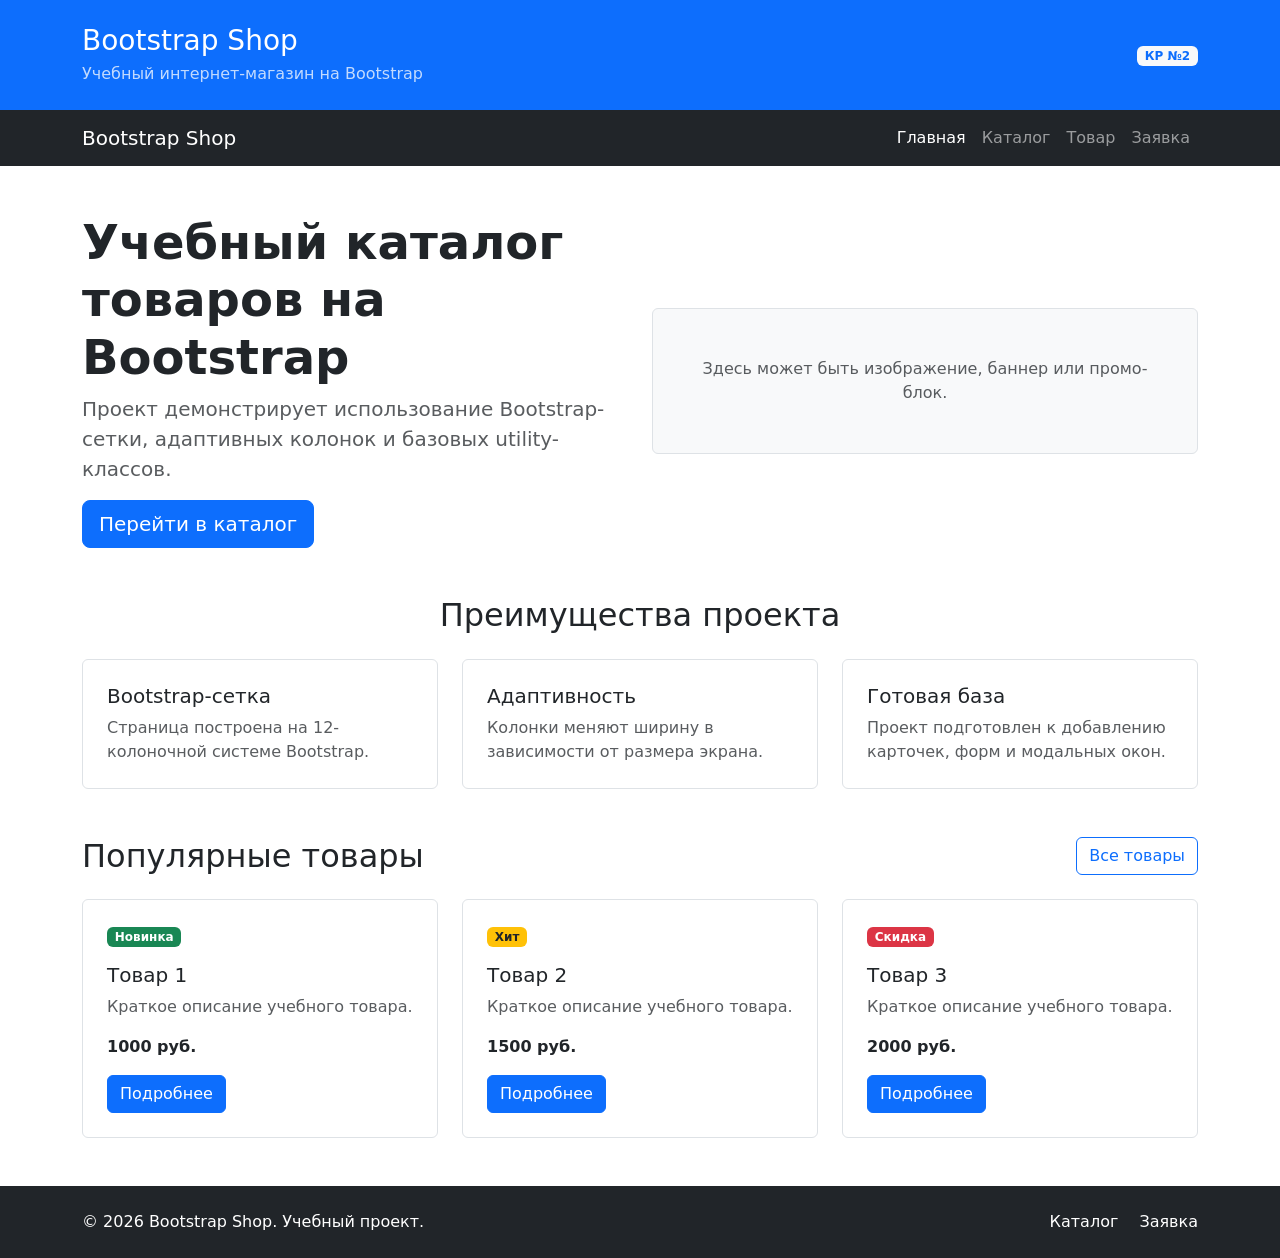
==== index.html @ 84739ce8 "feat: create Bootstrap grid homepage" ====
<!DOCTYPE html>
<html lang="ru">

<head>
    <meta charset="UTF-8">
    <meta name="viewport" content="width=device-width, initial-scale=1.0">
    <title>Главная — Bootstrap Shop</title>

    <link href="https://cdn.jsdelivr.net/npm/bootstrap@5.3.3/dist/css/bootstrap.min.css" rel="stylesheet">
    <link rel="stylesheet" href="css/custom.css">
</head>

<body>
    <script src="https://cdn.jsdelivr.net/npm/bootstrap@5.3.3/dist/js/bootstrap.bundle.min.js">
    </script>
    <header class="bg-primary text-white py-4">
        <div class="container">
            <div class="row align-items-center">
                <div class="col-12 col-md-8">
                    <h1 class="h3 mb-1">Bootstrap Shop</h1>
                    <p class="mb-0 opacity-75">
                        Учебный интернет-магазин на Bootstrap
                    </p>
                </div>

                <div class="col-12 col-md-4 text-md-end mt-3 mt-md-0">
                    <span class="badge bg-light text-primary">
                        КР №2
                    </span>
                </div>
            </div>
        </div>
    </header>
    <nav class="navbar navbar-expand-lg navbar-dark bg-dark">
        <div class="container">
            <a class="navbar-brand" href="index.html">Bootstrap Shop</a>

            <button class="navbar-toggler" type="button" data-bs-toggle="collapse" data-bs-target="#mainNavbar"
                aria-controls="mainNavbar" aria-expanded="false" aria-label="Переключить навигацию">
                <span class="navbar-toggler-icon"></span>
            </button>

            <div class="collapse navbar-collapse" id="mainNavbar">
                <ul class="navbar-nav ms-auto">
                    <li class="nav-item">
                        <a class="nav-link active" aria-current="page" href="index.html">
                            Главная
                        </a>
                    </li>
                    <li class="nav-item">
                        <a class="nav-link" href="catalog.html">Каталог</a>
                    </li>
                    <li class="nav-item">
                        <a class="nav-link" href="product.html">Товар</a>
                    </li>
                    <li class="nav-item">
                        <a class="nav-link" href="order.html">Заявка</a>
                    </li>
                </ul>
            </div>
        </div>
    </nav>
    <main>
        <section class="container my-5">
            <div class="row align-items-center g-4">
                <div class="col-12 col-lg-6">
                    <h2 class="display-5 fw-bold">
                        Учебный каталог товаров на Bootstrap
                    </h2>
                    <p class="lead text-muted">
                        Проект демонстрирует использование Bootstrap-сетки,
                        адаптивных колонок и базовых utility-классов.
                    </p>
                    <a class="btn btn-primary btn-lg" href="catalog.html">
                        Перейти в каталог
                    </a>
                </div>

                <div class="col-12 col-lg-6">
                    <div class="p-5 bg-light border rounded text-center">
                        <p class="mb-0 text-muted">
                            Здесь может быть изображение, баннер или промо-блок.
                        </p>
                    </div>
                </div>
            </div>
        </section>
        <section class="container my-5">
            <h2 class="text-center mb-4">Преимущества проекта</h2>

            <div class="row g-4">
                <div class="col-12 col-md-4">
                    <div class="p-4 border rounded h-100 bg-white">
                        <h3 class="h5">Bootstrap-сетка</h3>
                        <p class="mb-0 text-muted">
                            Страница построена на 12-колоночной системе Bootstrap.
                        </p>
                    </div>
                </div>

                <div class="col-12 col-md-4">
                    <div class="p-4 border rounded h-100 bg-white">
                        <h3 class="h5">Адаптивность</h3>
                        <p class="mb-0 text-muted">
                            Колонки меняют ширину в зависимости от размера экрана.
                        </p>
                    </div>
                </div>

                <div class="col-12 col-md-4">
                    <div class="p-4 border rounded h-100 bg-white">
                        <h3 class="h5">Готовая база</h3>
                        <p class="mb-0 text-muted">
                            Проект подготовлен к добавлению карточек, форм и модальных окон.
                        </p>
                    </div>
                </div>
            </div>
        </section>

        <section class="container my-5">
            <div class="d-flex justify-content-between align-items-center mb-4">
                <h2 class="mb-0">Популярные товары</h2>
                <a class="btn btn-outline-primary" href="catalog.html">
                    Все товары
                </a>
            </div>

            <div class="row g-4">
                <div class="col-12 col-md-6 col-lg-4">
                    <div class="border rounded h-100 p-4">
                        <span class="badge bg-success mb-3">Новинка</span>
                        <h3 class="h5">Товар 1</h3>
                        <p class="text-muted">
                            Краткое описание учебного товара.
                        </p>
                        <p class="fw-bold mb-3">1000 руб.</p>
                        <a class="btn btn-primary" href="product.html">
                            Подробнее
                        </a>
                    </div>
                </div>

                <div class="col-12 col-md-6 col-lg-4">
                    <div class="border rounded h-100 p-4">
                        <span class="badge bg-warning text-dark mb-3">Хит</span>
                        <h3 class="h5">Товар 2</h3>
                        <p class="text-muted">
                            Краткое описание учебного товара.
                        </p>
                        <p class="fw-bold mb-3">1500 руб.</p>
                        <a class="btn btn-primary" href="product.html">
                            Подробнее
                        </a>
                    </div>
                </div>

                <div class="col-12 col-md-6 col-lg-4">
                    <div class="border rounded h-100 p-4">
                        <span class="badge bg-danger mb-3">Скидка</span>
                        <h3 class="h5">Товар 3</h3>
                        <p class="text-muted">
                            Краткое описание учебного товара.
                        </p>
                        <p class="fw-bold mb-3">2000 руб.</p>
                        <a class="btn btn-primary" href="product.html">
                            Подробнее
                        </a>
                    </div>
                </div>
            </div>
        </section>

    </main>

    <footer class="bg-dark text-white py-4 mt-5">
        <div class="container">
            <div class="row align-items-center g-3">
                <div class="col-12 col-md-6">
                    <p class="mb-0">
                        &copy; 2026 Bootstrap Shop. Учебный проект.
                    </p>
                </div>

                <div class="col-12 col-md-6 text-md-end">
                    <a class="text-white text-decoration-none me-3" href="catalog.html">
                        Каталог
                    </a>
                    <a class="text-white text-decoration-none" href="order.html">
                        Заявка
                    </a>
                </div>
            </div>
        </div>
    </footer>

</body>

</html>
---- css/custom.css ----
body {
  min-height: 100vh;
}

.placeholder-box {
  min-height: 240px;
}
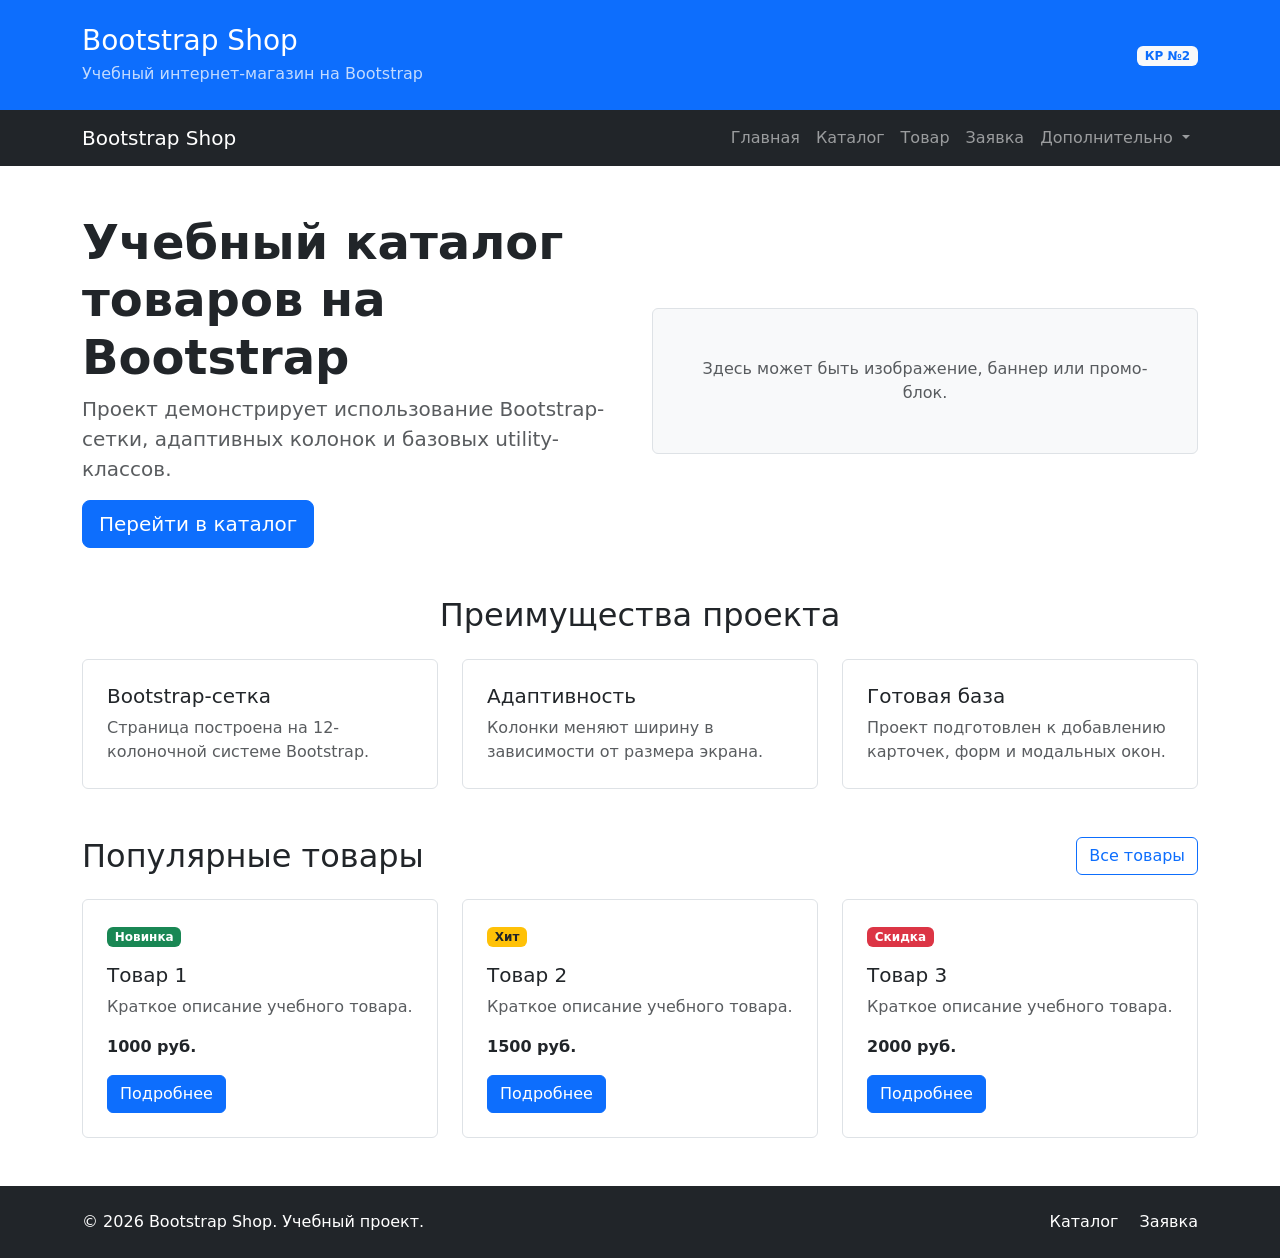
==== commit 72def23a: "feat: add Bootstrap components pages" ====
--- a/index.html
+++ b/index.html
@@ -43,23 +43,37 @@
             <div class="collapse navbar-collapse" id="mainNavbar">
                 <ul class="navbar-nav ms-auto">
                     <li class="nav-item">
-                        <a class="nav-link active" aria-current="page" href="index.html">
-                            Главная
-                        </a>
-                    </li>
+                        <a class="nav-link" href="index.html">Главная</a>
+                    </li>
+
                     <li class="nav-item">
                         <a class="nav-link" href="catalog.html">Каталог</a>
                     </li>
+
                     <li class="nav-item">
                         <a class="nav-link" href="product.html">Товар</a>
                     </li>
+
                     <li class="nav-item">
                         <a class="nav-link" href="order.html">Заявка</a>
+                    </li>
+
+                    <li class="nav-item dropdown">
+                        <a class="nav-link dropdown-toggle" href="#" role="button" data-bs-toggle="dropdown"
+                            aria-expanded="false">
+                            Дополнительно
+                        </a>
+                        <ul class="dropdown-menu">
+                            <li><a class="dropdown-item" href="catalog.html">Все товары</a></li>
+                            <li><a class="dropdown-item" href="order.html">Оформить заявку</a></li>
+                            <li><a class="dropdown-item" href="index.html#popular">Популярное</a></li>
+                        </ul>
                     </li>
                 </ul>
             </div>
         </div>
     </nav>
+
     <main>
         <section class="container my-5">
             <div class="row align-items-center g-4">
--- a/css/custom.css
+++ b/css/custom.css
@@ -4,4 +4,13 @@
 
 .placeholder-box {
   min-height: 240px;
+}
+
+.placeholder-image {
+  min-height: 320px;
+}
+
+.card-img-top {
+  height: 180px;
+  object-fit: cover;
 }
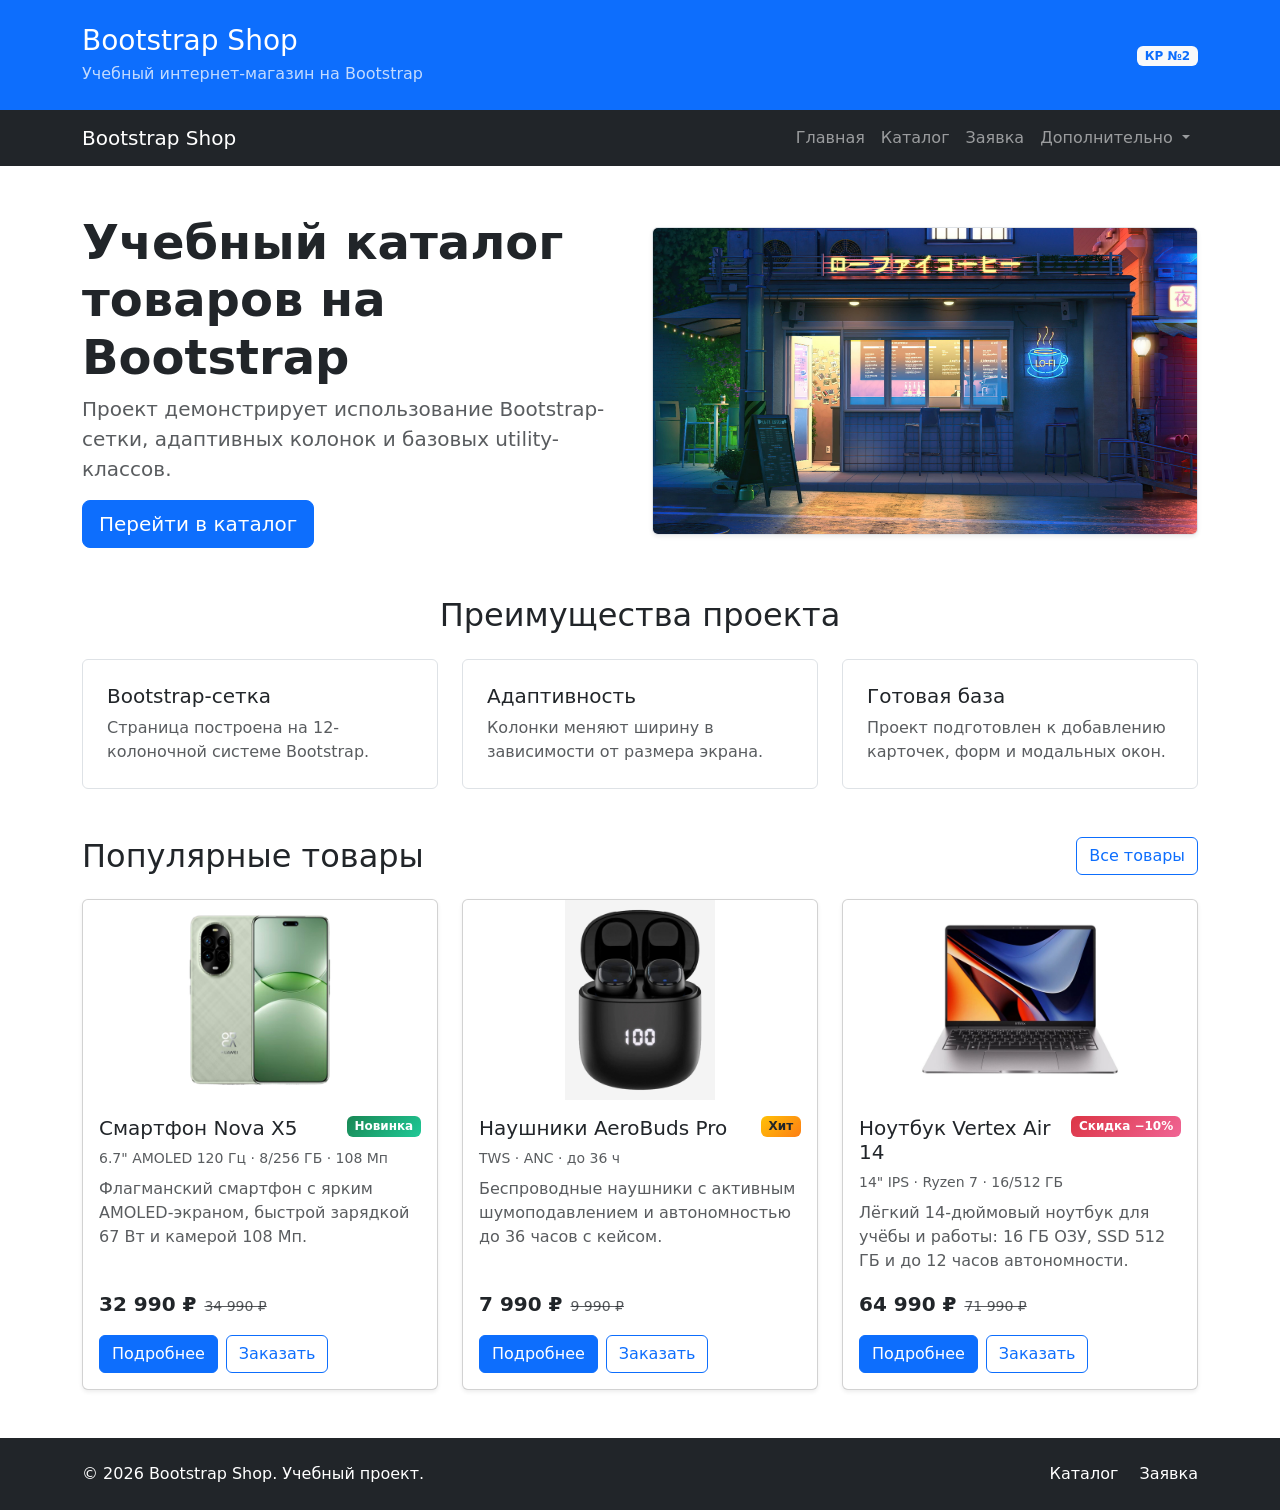
==== commit 9eafbbb0: "feat: revision of the control work" ====
--- a/index.html
+++ b/index.html
@@ -10,7 +10,7 @@
     <link rel="stylesheet" href="css/custom.css">
 </head>
 
-<body>
+<body class="d-flex flex-column min-vh-100">
     <script src="https://cdn.jsdelivr.net/npm/bootstrap@5.3.3/dist/js/bootstrap.bundle.min.js">
     </script>
     <header class="bg-primary text-white py-4">
@@ -48,10 +48,6 @@
 
                     <li class="nav-item">
                         <a class="nav-link" href="catalog.html">Каталог</a>
-                    </li>
-
-                    <li class="nav-item">
-                        <a class="nav-link" href="product.html">Товар</a>
                     </li>
 
                     <li class="nav-item">
@@ -91,10 +87,8 @@
                 </div>
 
                 <div class="col-12 col-lg-6">
-                    <div class="p-5 bg-light border rounded text-center">
-                        <p class="mb-0 text-muted">
-                            Здесь может быть изображение, баннер или промо-блок.
-                        </p>
+                    <div class="ratio ratio-16x9 bg-light border rounded overflow-hidden shadow-sm">
+                        <img class="preview__image" src="images/preview.jpg" alt="Превью">
                     </div>
                 </div>
             </div>
@@ -132,7 +126,7 @@
             </div>
         </section>
 
-        <section class="container my-5">
+        <section class="container my-5" id="popular">
             <div class="d-flex justify-content-between align-items-center mb-4">
                 <h2 class="mb-0">Популярные товары</h2>
                 <a class="btn btn-outline-primary" href="catalog.html">
@@ -142,44 +136,75 @@
 
             <div class="row g-4">
                 <div class="col-12 col-md-6 col-lg-4">
-                    <div class="border rounded h-100 p-4">
-                        <span class="badge bg-success mb-3">Новинка</span>
-                        <h3 class="h5">Товар 1</h3>
-                        <p class="text-muted">
-                            Краткое описание учебного товара.
-                        </p>
-                        <p class="fw-bold mb-3">1000 руб.</p>
-                        <a class="btn btn-primary" href="product.html">
-                            Подробнее
-                        </a>
+                    <div class="card h-100 shadow-sm">
+                        <img src="images/phone.jpg" class="card-img-top" alt="Смартфон Nova X5">
+                        <div class="card-body d-flex flex-column">
+                            <div class="d-flex justify-content-between align-items-start mb-2">
+                                <h3 class="card-title h5 mb-0">Смартфон Nova X5</h3>
+                                <span class="badge bg-success">Новинка</span>
+                            </div>
+                            <p class="text-muted small mb-2">6.7" AMOLED 120 Гц · 8/256 ГБ · 108 Мп</p>
+                            <p class="card-text text-muted">
+                                Флагманский смартфон с ярким AMOLED-экраном, быстрой зарядкой 67 Вт и камерой 108 Мп.
+                            </p>
+                            <div class="d-flex align-items-baseline gap-2 mt-auto mb-3">
+                                <span class="fs-5 fw-bold">32 990 ₽</span>
+                                <small class="text-muted text-decoration-line-through">34 990 ₽</small>
+                            </div>
+                            <div class="d-flex gap-2">
+                                <a class="btn btn-primary" href="product-1.html">Подробнее</a>
+                                <a class="btn btn-outline-primary" href="order.html">Заказать</a>
+                            </div>
+                        </div>
                     </div>
                 </div>
 
                 <div class="col-12 col-md-6 col-lg-4">
-                    <div class="border rounded h-100 p-4">
-                        <span class="badge bg-warning text-dark mb-3">Хит</span>
-                        <h3 class="h5">Товар 2</h3>
-                        <p class="text-muted">
-                            Краткое описание учебного товара.
-                        </p>
-                        <p class="fw-bold mb-3">1500 руб.</p>
-                        <a class="btn btn-primary" href="product.html">
-                            Подробнее
-                        </a>
+                    <div class="card h-100 shadow-sm">
+                        <img src="images/headphones.jpg" class="card-img-top" alt="Наушники AeroBuds Pro">
+                        <div class="card-body d-flex flex-column">
+                            <div class="d-flex justify-content-between align-items-start mb-2">
+                                <h3 class="card-title h5 mb-0">Наушники AeroBuds Pro</h3>
+                                <span class="badge bg-warning text-dark">Хит</span>
+                            </div>
+                            <p class="text-muted small mb-2">TWS · ANC · до 36 ч</p>
+                            <p class="card-text text-muted">
+                                Беспроводные наушники с активным шумоподавлением и автономностью до 36 часов с кейсом.
+                            </p>
+                            <div class="d-flex align-items-baseline gap-2 mt-auto mb-3">
+                                <span class="fs-5 fw-bold">7 990 ₽</span>
+                                <small class="text-muted text-decoration-line-through">9 990 ₽</small>
+                            </div>
+                            <div class="d-flex gap-2">
+                                <a class="btn btn-primary" href="product-2.html">Подробнее</a>
+                                <a class="btn btn-outline-primary" href="order.html">Заказать</a>
+                            </div>
+                        </div>
                     </div>
                 </div>
 
                 <div class="col-12 col-md-6 col-lg-4">
-                    <div class="border rounded h-100 p-4">
-                        <span class="badge bg-danger mb-3">Скидка</span>
-                        <h3 class="h5">Товар 3</h3>
-                        <p class="text-muted">
-                            Краткое описание учебного товара.
-                        </p>
-                        <p class="fw-bold mb-3">2000 руб.</p>
-                        <a class="btn btn-primary" href="product.html">
-                            Подробнее
-                        </a>
+                    <div class="card h-100 shadow-sm">
+                        <img src="images/laptop.jpeg" class="card-img-top" alt="Ноутбук Vertex Air 14">
+                        <div class="card-body d-flex flex-column">
+                            <div class="d-flex justify-content-between align-items-start mb-2">
+                                <h3 class="card-title h5 mb-0">Ноутбук Vertex Air 14</h3>
+                                <span class="badge bg-danger">Скидка −10%</span>
+                            </div>
+                            <p class="text-muted small mb-2">14" IPS · Ryzen 7 · 16/512 ГБ</p>
+                            <p class="card-text text-muted">
+                                Лёгкий 14-дюймовый ноутбук для учёбы и работы: 16 ГБ ОЗУ, SSD 512 ГБ и до 12 часов
+                                автономности.
+                            </p>
+                            <div class="d-flex align-items-baseline gap-2 mt-auto mb-3">
+                                <span class="fs-5 fw-bold">64 990 ₽</span>
+                                <small class="text-muted text-decoration-line-through">71 990 ₽</small>
+                            </div>
+                            <div class="d-flex gap-2">
+                                <a class="btn btn-primary" href="product-3.html">Подробнее</a>
+                                <a class="btn btn-outline-primary" href="order.html">Заказать</a>
+                            </div>
+                        </div>
                     </div>
                 </div>
             </div>
@@ -187,7 +212,7 @@
 
     </main>
 
-    <footer class="bg-dark text-white py-4 mt-5">
+    <footer class="bg-dark text-white py-4 mt-auto">
         <div class="container">
             <div class="row align-items-center g-3">
                 <div class="col-12 col-md-6">
--- a/css/custom.css
+++ b/css/custom.css
@@ -1,16 +1,31 @@
-body {
-  min-height: 100vh;
+.card-img-top {
+  height: 200px;
+  object-fit: contain;
 }
 
-.placeholder-box {
-  min-height: 240px;
+.preview__image {
+  width: 100%;
+  height: 100%;
+  object-fit: contain;
 }
 
-.placeholder-image {
-  min-height: 320px;
+.card {
+  transition: transform .2s ease, box-shadow .2s ease;
 }
 
-.card-img-top {
-  height: 180px;
-  object-fit: cover;
+.card:hover {
+  transform: translateY(-4px);
+  box-shadow: 0 .75rem 1.5rem rgba(0, 0, 0, .08) !important;
+}
+
+.badge.bg-success {
+  background: linear-gradient(135deg, #198754, #20c997) !important;
+}
+
+.badge.bg-danger {
+  background: linear-gradient(135deg, #dc3545, #f06595) !important;
+}
+
+.badge.bg-warning {
+  background: linear-gradient(135deg, #ffc107, #fd7e14) !important;
 }
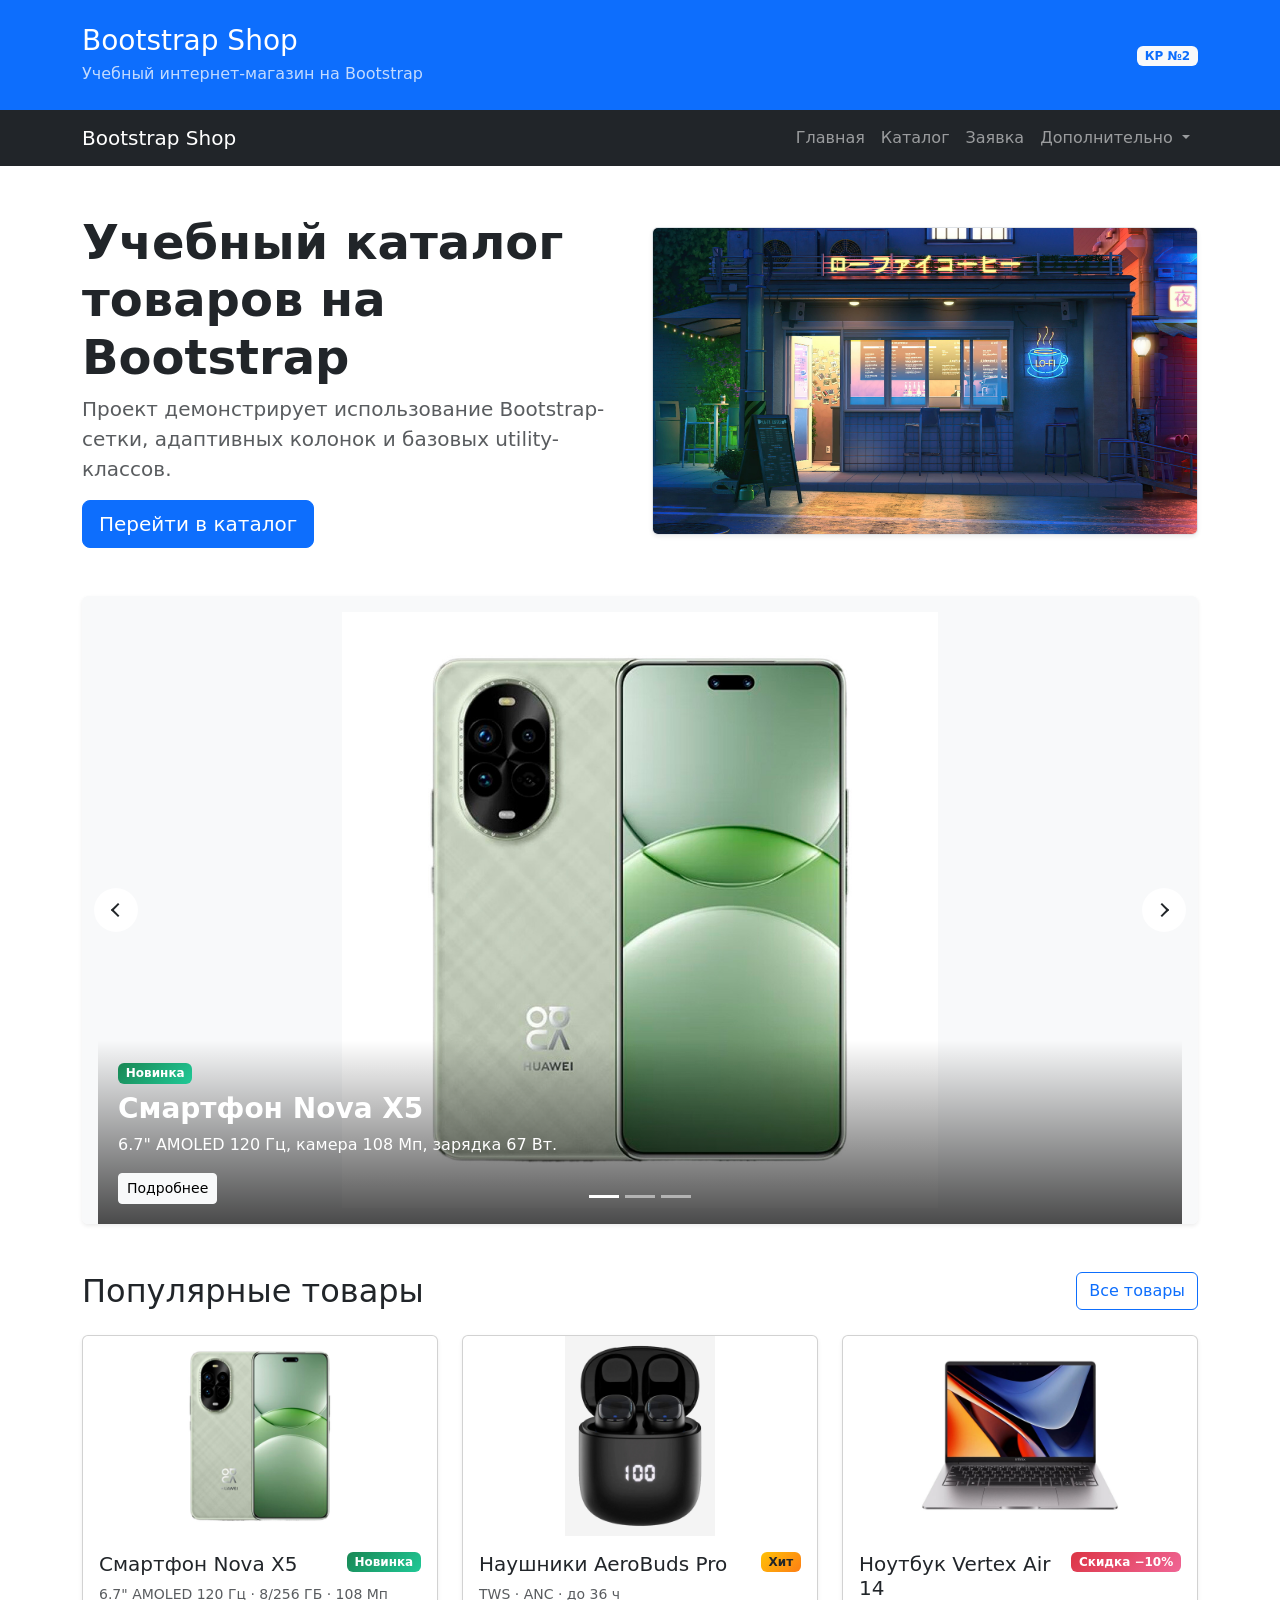
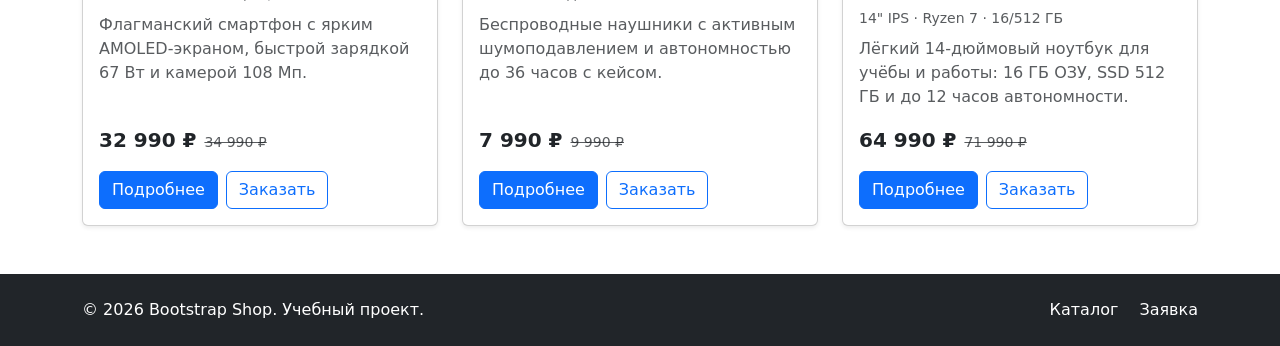
==== commit 3634f24e: "feat: add carousel" ====
--- a/index.html
+++ b/index.html
@@ -94,35 +94,64 @@
             </div>
         </section>
         <section class="container my-5">
-            <h2 class="text-center mb-4">Преимущества проекта</h2>
-
-            <div class="row g-4">
-                <div class="col-12 col-md-4">
-                    <div class="p-4 border rounded h-100 bg-white">
-                        <h3 class="h5">Bootstrap-сетка</h3>
-                        <p class="mb-0 text-muted">
-                            Страница построена на 12-колоночной системе Bootstrap.
-                        </p>
-                    </div>
-                </div>
-
-                <div class="col-12 col-md-4">
-                    <div class="p-4 border rounded h-100 bg-white">
-                        <h3 class="h5">Адаптивность</h3>
-                        <p class="mb-0 text-muted">
-                            Колонки меняют ширину в зависимости от размера экрана.
-                        </p>
-                    </div>
-                </div>
-
-                <div class="col-12 col-md-4">
-                    <div class="p-4 border rounded h-100 bg-white">
-                        <h3 class="h5">Готовая база</h3>
-                        <p class="mb-0 text-muted">
-                            Проект подготовлен к добавлению карточек, форм и модальных окон.
-                        </p>
-                    </div>
-                </div>
+            <div id="promoCarousel" class="carousel slide" data-bs-ride="carousel" data-bs-interval="5000">
+                <div class="carousel-indicators">
+                    <button type="button" data-bs-target="#promoCarousel" data-bs-slide-to="0" class="active"
+                        aria-current="true" aria-label="Слайд 1"></button>
+                    <button type="button" data-bs-target="#promoCarousel" data-bs-slide-to="1"
+                        aria-label="Слайд 2"></button>
+                    <button type="button" data-bs-target="#promoCarousel" data-bs-slide-to="2"
+                        aria-label="Слайд 3"></button>
+                </div>
+
+                <div class="carousel-inner rounded overflow-hidden shadow-sm">
+                    <div class="carousel-item active">
+                        <div class="carousel-media">
+                            <img src="images/phone.jpg" alt="Смартфон Nova X5">
+                        </div>
+                        <div class="carousel-caption d-none d-md-block text-start">
+                            <span class="badge bg-success mb-2">Новинка</span>
+                            <h2 class="h3 fw-bold">Смартфон Nova X5</h2>
+                            <p class="mb-3">6.7" AMOLED 120 Гц, камера 108 Мп, зарядка 67 Вт.</p>
+                            <a class="btn btn-light btn-sm" href="product-1.html">Подробнее</a>
+                        </div>
+                    </div>
+
+                    <div class="carousel-item">
+                        <div class="carousel-media">
+                            <img src="images/headphones.jpg" alt="Наушники AeroBuds Pro">
+                        </div>
+                        <div class="carousel-caption d-none d-md-block text-start">
+                            <span class="badge bg-warning text-dark mb-2">Хит</span>
+                            <h2 class="h3 fw-bold">Наушники AeroBuds Pro</h2>
+                            <p class="mb-3">ANC до 35 дБ, Bluetooth 5.3, до 36 часов автономности.</p>
+                            <a class="btn btn-light btn-sm" href="product-2.html">Подробнее</a>
+                        </div>
+                    </div>
+
+                    <div class="carousel-item">
+                        <div class="carousel-media">
+                            <img src="images/laptop.jpeg" alt="Ноутбук Vertex Air 14">
+                        </div>
+                        <div class="carousel-caption d-none d-md-block text-start">
+                            <span class="badge bg-danger mb-2">Скидка −10%</span>
+                            <h2 class="h3 fw-bold">Ноутбук Vertex Air 14</h2>
+                            <p class="mb-3">Ryzen 7, 16 ГБ ОЗУ, SSD 512 ГБ, до 12 часов работы.</p>
+                            <a class="btn btn-light btn-sm" href="product-3.html">Подробнее</a>
+                        </div>
+                    </div>
+                </div>
+
+                <button class="carousel-control-prev" type="button" data-bs-target="#promoCarousel"
+                    data-bs-slide="prev">
+                    <span class="carousel-control-prev-icon" aria-hidden="true"></span>
+                    <span class="visually-hidden">Предыдущий</span>
+                </button>
+                <button class="carousel-control-next" type="button" data-bs-target="#promoCarousel"
+                    data-bs-slide="next">
+                    <span class="carousel-control-next-icon" aria-hidden="true"></span>
+                    <span class="visually-hidden">Следующий</span>
+                </button>
             </div>
         </section>
 
--- a/css/custom.css
+++ b/css/custom.css
@@ -28,4 +28,61 @@
 
 .badge.bg-warning {
   background: linear-gradient(135deg, #ffc107, #fd7e14) !important;
-}+}
+
+/* Слайд: пропорция 16:9, фото вписано целиком */
+.carousel-media {
+    aspect-ratio: 16 / 9;
+    background: #f8f9fa;
+    display: flex;
+    align-items: center;
+    justify-content: center;
+}
+.carousel-media img {
+    max-width: 100%;
+    max-height: 100%;
+    object-fit: contain;
+    padding: 1rem;
+}
+
+/* Подпись: затемнение снизу, чтобы текст читался */
+.carousel-caption {
+    background: linear-gradient(0deg, rgba(0, 0, 0, .7), transparent);
+    bottom: 0;
+    left: 1rem;
+    right: 1rem;
+    padding: 1.25rem;
+}
+
+/* Стрелки: белые кружки с шевронами */
+.carousel-control-prev,
+.carousel-control-next {
+    width: 44px;
+    height: 44px;
+    top: 50%;
+    bottom: auto;
+    transform: translateY(-50%);
+    background: rgba(255, 255, 255, .9);
+    border-radius: 50%;
+    opacity: 1;
+    filter: none;
+}
+.carousel-control-prev { left: .75rem; }
+.carousel-control-next { right: .75rem; }
+
+.carousel-control-prev-icon,
+.carousel-control-next-icon { display: none; }
+
+.carousel-control-prev::after,
+.carousel-control-next::after {
+    content: "";
+    position: absolute;
+    top: 50%;
+    left: 50%;
+    width: 10px;
+    height: 10px;
+    border-top: 2px solid #212529;
+    border-right: 2px solid #212529;
+}
+.carousel-control-prev::after { transform: translate(-30%, -50%) rotate(-135deg); }
+.carousel-control-next::after { transform: translate(-70%, -50%) rotate(45deg); }
